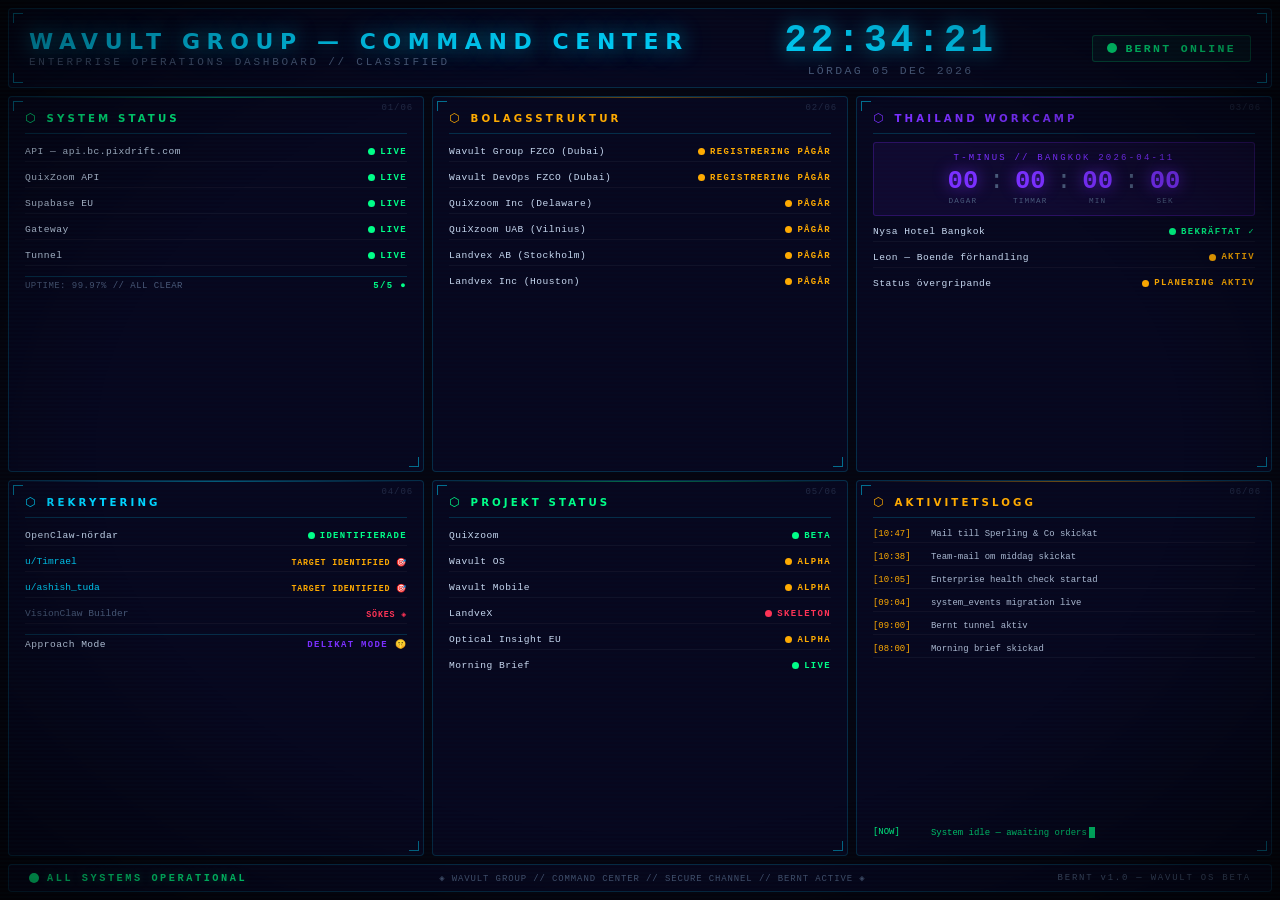
==== dashboard.html @ 2ba97b55 "feat: Wavult OS Command Center dashboard" ====
<!DOCTYPE html>
<html lang="sv">
<head>
<meta charset="UTF-8">
<meta name="viewport" content="width=device-width, initial-scale=1.0">
<title>WAVULT GROUP — COMMAND CENTER</title>
<style>
  :root {
    --bg: #050510;
    --bg2: #080820;
    --bg3: #0c0c28;
    --blue: #00d4ff;
    --green: #00ff88;
    --purple: #7b2fff;
    --amber: #ffaa00;
    --red: #ff3355;
    --text: #c8d8f0;
    --dim: #4a5a7a;
    --border: rgba(0, 212, 255, 0.18);
    --panel-bg: rgba(8, 8, 32, 0.92);
  }

  * {
    margin: 0;
    padding: 0;
    box-sizing: border-box;
  }

  html, body {
    width: 100%;
    height: 100%;
    overflow: hidden;
    background: var(--bg);
    color: var(--text);
    font-family: 'Segoe UI', system-ui, -apple-system, sans-serif;
  }

  /* Scanline overlay */
  body::before {
    content: '';
    position: fixed;
    top: 0; left: 0;
    width: 100%; height: 100%;
    background: repeating-linear-gradient(
      0deg,
      transparent,
      transparent 2px,
      rgba(0, 212, 255, 0.012) 2px,
      rgba(0, 212, 255, 0.012) 4px
    );
    pointer-events: none;
    z-index: 9999;
  }

  /* Vignette */
  body::after {
    content: '';
    position: fixed;
    top: 0; left: 0;
    width: 100%; height: 100%;
    background: radial-gradient(ellipse at center, transparent 60%, rgba(0,0,0,0.6) 100%);
    pointer-events: none;
    z-index: 9998;
  }

  @keyframes pulse {
    0%, 100% { opacity: 1; transform: scale(1); }
    50% { opacity: 0.4; transform: scale(0.85); }
  }

  @keyframes pulse-glow {
    0%, 100% { box-shadow: 0 0 6px currentColor, 0 0 12px currentColor; opacity: 1; }
    50% { box-shadow: 0 0 2px currentColor; opacity: 0.5; }
  }

  @keyframes blink {
    0%, 49% { opacity: 1; }
    50%, 100% { opacity: 0; }
  }

  @keyframes sweep {
    0% { background-position: -200% 0; }
    100% { background-position: 200% 0; }
  }

  @keyframes flicker {
    0%, 95%, 100% { opacity: 1; }
    96% { opacity: 0.7; }
    97% { opacity: 1; }
    98% { opacity: 0.5; }
    99% { opacity: 1; }
  }

  @keyframes slideIn {
    from { opacity: 0; transform: translateX(-8px); }
    to { opacity: 1; transform: translateX(0); }
  }

  @keyframes borderPulse {
    0%, 100% { border-color: rgba(0, 212, 255, 0.18); }
    50% { border-color: rgba(0, 212, 255, 0.45); }
  }

  /* ── LAYOUT ── */
  .wrapper {
    display: flex;
    flex-direction: column;
    height: 100vh;
    width: 100vw;
    padding: 8px;
    gap: 8px;
  }

  /* ── HEADER ── */
  .header {
    display: flex;
    align-items: center;
    justify-content: space-between;
    padding: 10px 20px;
    background: var(--panel-bg);
    border: 1px solid var(--border);
    border-radius: 4px;
    position: relative;
    overflow: hidden;
    flex-shrink: 0;
    animation: borderPulse 4s ease-in-out infinite;
  }

  .header::before {
    content: '';
    position: absolute;
    top: 0; left: -100%;
    width: 60%;
    height: 100%;
    background: linear-gradient(90deg, transparent, rgba(0,212,255,0.04), transparent);
    animation: sweep 6s linear infinite;
  }

  .header-left {
    display: flex;
    flex-direction: column;
  }

  .header-title {
    font-size: clamp(14px, 2vw, 22px);
    font-weight: 700;
    letter-spacing: 0.3em;
    color: var(--blue);
    text-shadow: 0 0 20px rgba(0,212,255,0.6), 0 0 40px rgba(0,212,255,0.3);
    text-transform: uppercase;
    animation: flicker 8s ease-in-out infinite;
  }

  .header-sub {
    font-size: clamp(9px, 0.9vw, 11px);
    letter-spacing: 0.25em;
    color: var(--dim);
    font-family: 'Courier New', monospace;
    margin-top: 2px;
  }

  .header-center {
    display: flex;
    flex-direction: column;
    align-items: center;
    gap: 2px;
  }

  .clock {
    font-family: 'Courier New', monospace;
    font-size: clamp(20px, 3vw, 38px);
    font-weight: 700;
    color: var(--blue);
    text-shadow: 0 0 20px rgba(0,212,255,0.7);
    letter-spacing: 0.1em;
  }

  .date-line {
    font-family: 'Courier New', monospace;
    font-size: clamp(9px, 0.9vw, 12px);
    color: var(--dim);
    letter-spacing: 0.2em;
    text-transform: uppercase;
  }

  .header-right {
    display: flex;
    align-items: center;
    gap: 10px;
  }

  .bernt-badge {
    display: flex;
    align-items: center;
    gap: 8px;
    background: rgba(0,255,136,0.06);
    border: 1px solid rgba(0,255,136,0.25);
    border-radius: 3px;
    padding: 6px 14px;
  }

  .bernt-badge .label {
    font-family: 'Courier New', monospace;
    font-size: clamp(9px, 0.9vw, 12px);
    letter-spacing: 0.2em;
    color: var(--green);
    font-weight: 700;
  }

  .dot {
    width: 10px;
    height: 10px;
    border-radius: 50%;
    background: var(--green);
    color: var(--green);
    animation: pulse-glow 2s ease-in-out infinite;
  }

  /* ── GRID ── */
  .grid {
    display: grid;
    grid-template-columns: repeat(3, 1fr);
    grid-template-rows: repeat(2, 1fr);
    gap: 8px;
    flex: 1;
    min-height: 0;
  }

  /* ── PANELS ── */
  .panel {
    background: var(--panel-bg);
    border: 1px solid var(--border);
    border-radius: 4px;
    padding: 14px 16px;
    display: flex;
    flex-direction: column;
    gap: 8px;
    position: relative;
    overflow: hidden;
    animation: borderPulse 6s ease-in-out infinite;
  }

  .panel::after {
    content: '';
    position: absolute;
    top: 0; left: 0;
    right: 0;
    height: 1px;
    background: linear-gradient(90deg, transparent, var(--blue), transparent);
    opacity: 0.4;
  }

  .panel-1::after { background: linear-gradient(90deg, transparent, var(--green), transparent); }
  .panel-2::after { background: linear-gradient(90deg, transparent, var(--amber), transparent); }
  .panel-3::after { background: linear-gradient(90deg, transparent, var(--purple), transparent); }
  .panel-4::after { background: linear-gradient(90deg, transparent, var(--blue), transparent); }
  .panel-5::after { background: linear-gradient(90deg, transparent, var(--green), transparent); }
  .panel-6::after { background: linear-gradient(90deg, transparent, var(--amber), transparent); }

  .panel-title {
    font-size: clamp(9px, 0.8vw, 11px);
    font-weight: 700;
    letter-spacing: 0.3em;
    text-transform: uppercase;
    padding-bottom: 8px;
    border-bottom: 1px solid var(--border);
    display: flex;
    align-items: center;
    gap: 8px;
    flex-shrink: 0;
  }

  .panel-1 .panel-title { color: var(--green); }
  .panel-2 .panel-title { color: var(--amber); }
  .panel-3 .panel-title { color: var(--purple); }
  .panel-4 .panel-title { color: var(--blue); }
  .panel-5 .panel-title { color: var(--green); }
  .panel-6 .panel-title { color: var(--amber); }

  .panel-title-icon {
    font-size: 12px;
    animation: pulse 3s ease-in-out infinite;
  }

  .panel-body {
    flex: 1;
    display: flex;
    flex-direction: column;
    gap: 6px;
    overflow: hidden;
  }

  /* ── STATUS ROWS ── */
  .status-row {
    display: flex;
    align-items: center;
    justify-content: space-between;
    padding: 4px 0;
    border-bottom: 1px solid rgba(255,255,255,0.04);
    animation: slideIn 0.3s ease;
  }

  .status-row:last-child {
    border-bottom: none;
  }

  .status-name {
    font-family: 'Courier New', monospace;
    font-size: clamp(9px, 0.75vw, 11px);
    color: var(--text);
    letter-spacing: 0.05em;
  }

  .status-badge {
    display: flex;
    align-items: center;
    gap: 5px;
    font-family: 'Courier New', monospace;
    font-size: clamp(8px, 0.7vw, 10px);
    font-weight: 700;
    letter-spacing: 0.15em;
  }

  .status-dot {
    width: 7px;
    height: 7px;
    border-radius: 50%;
    flex-shrink: 0;
  }

  .status-dot.green {
    background: var(--green);
    color: var(--green);
    animation: pulse-glow 2s ease-in-out infinite;
  }

  .status-dot.amber {
    background: var(--amber);
    color: var(--amber);
    animation: pulse-glow 2.5s ease-in-out infinite;
  }

  .status-dot.red {
    background: var(--red);
    color: var(--red);
    animation: pulse-glow 1.5s ease-in-out infinite;
  }

  .live-text { color: var(--green); }
  .pending-text { color: var(--amber); }
  .beta-text { color: var(--green); }
  .alpha-text { color: var(--amber); }
  .skeleton-text { color: var(--red); }

  /* ── PANEL 3: COUNTDOWN ── */
  .countdown-block {
    background: rgba(123, 47, 255, 0.08);
    border: 1px solid rgba(123, 47, 255, 0.25);
    border-radius: 3px;
    padding: 10px;
    text-align: center;
    flex-shrink: 0;
  }

  .countdown-label {
    font-family: 'Courier New', monospace;
    font-size: clamp(8px, 0.7vw, 10px);
    color: var(--purple);
    letter-spacing: 0.25em;
    margin-bottom: 6px;
    text-transform: uppercase;
  }

  .countdown-timer {
    display: flex;
    justify-content: center;
    gap: 8px;
  }

  .cd-unit {
    display: flex;
    flex-direction: column;
    align-items: center;
    min-width: 36px;
  }

  .cd-num {
    font-family: 'Courier New', monospace;
    font-size: clamp(16px, 2vw, 26px);
    font-weight: 700;
    color: var(--purple);
    text-shadow: 0 0 15px rgba(123,47,255,0.7);
    line-height: 1;
  }

  .cd-label {
    font-family: 'Courier New', monospace;
    font-size: clamp(7px, 0.6vw, 9px);
    color: var(--dim);
    letter-spacing: 0.15em;
    margin-top: 2px;
    text-transform: uppercase;
  }

  .cd-sep {
    font-family: 'Courier New', monospace;
    font-size: clamp(16px, 2vw, 26px);
    color: var(--dim);
    animation: blink 1s step-start infinite;
    align-self: flex-start;
    padding-top: 0;
    line-height: 1;
  }

  /* ── PANEL 4: RECRUITMENT ── */
  .recruit-item {
    display: flex;
    align-items: center;
    gap: 8px;
    padding: 4px 0;
    border-bottom: 1px solid rgba(255,255,255,0.04);
  }

  .recruit-item:last-child { border-bottom: none; }

  .recruit-handle {
    font-family: 'Courier New', monospace;
    font-size: clamp(9px, 0.75vw, 11px);
    color: var(--blue);
    flex: 1;
  }

  .recruit-status {
    font-family: 'Courier New', monospace;
    font-size: clamp(8px, 0.65vw, 9px);
    letter-spacing: 0.1em;
    color: var(--amber);
    font-weight: 700;
  }

  /* ── PANEL 6: LOG ── */
  .log-entry {
    display: flex;
    gap: 8px;
    padding: 3px 0;
    border-bottom: 1px solid rgba(255,255,255,0.04);
    animation: slideIn 0.4s ease;
  }

  .log-entry:last-child { border-bottom: none; }

  .log-time {
    font-family: 'Courier New', monospace;
    font-size: clamp(8px, 0.7vw, 10px);
    color: var(--amber);
    flex-shrink: 0;
    min-width: 50px;
  }

  .log-text {
    font-family: 'Courier New', monospace;
    font-size: clamp(8px, 0.7vw, 10px);
    color: var(--text);
    opacity: 0.85;
  }

  .log-cursor {
    display: inline-block;
    width: 6px;
    height: 11px;
    background: var(--green);
    animation: blink 1.2s step-start infinite;
    vertical-align: text-bottom;
    margin-left: 2px;
  }

  /* ── FOOTER ── */
  .footer {
    display: flex;
    align-items: center;
    justify-content: space-between;
    padding: 7px 20px;
    background: var(--panel-bg);
    border: 1px solid var(--border);
    border-radius: 4px;
    flex-shrink: 0;
  }

  .footer-status {
    display: flex;
    align-items: center;
    gap: 8px;
    font-family: 'Courier New', monospace;
    font-size: clamp(9px, 0.8vw, 11px);
    letter-spacing: 0.25em;
    color: var(--green);
    font-weight: 700;
    text-shadow: 0 0 10px rgba(0,255,136,0.4);
  }

  .footer-version {
    font-family: 'Courier New', monospace;
    font-size: clamp(8px, 0.7vw, 10px);
    color: var(--dim);
    letter-spacing: 0.2em;
  }

  .footer-ticker {
    font-family: 'Courier New', monospace;
    font-size: clamp(8px, 0.7vw, 10px);
    color: var(--dim);
    letter-spacing: 0.1em;
    overflow: hidden;
    max-width: 35vw;
    white-space: nowrap;
  }

  /* Corner decorations */
  .corner-tl, .corner-tr, .corner-bl, .corner-br {
    position: absolute;
    width: 10px;
    height: 10px;
    opacity: 0.5;
  }
  .corner-tl { top: 4px; left: 4px; border-top: 1px solid var(--blue); border-left: 1px solid var(--blue); }
  .corner-tr { top: 4px; right: 4px; border-top: 1px solid var(--blue); border-right: 1px solid var(--blue); }
  .corner-bl { bottom: 4px; left: 4px; border-bottom: 1px solid var(--blue); border-left: 1px solid var(--blue); }
  .corner-br { bottom: 4px; right: 4px; border-bottom: 1px solid var(--blue); border-right: 1px solid var(--blue); }

  /* Panel number badge */
  .panel-num {
    position: absolute;
    top: 6px;
    right: 10px;
    font-family: 'Courier New', monospace;
    font-size: 9px;
    color: var(--dim);
    opacity: 0.4;
    letter-spacing: 0.1em;
  }

  /* Responsive tweak */
  @media (max-width: 900px) {
    .grid {
      grid-template-columns: repeat(2, 1fr);
      grid-template-rows: repeat(3, 1fr);
    }
  }
</style>
</head>
<body>

<div class="wrapper">

  <!-- HEADER -->
  <header class="header">
    <div class="corner-tl"></div>
    <div class="corner-tr"></div>
    <div class="corner-bl"></div>
    <div class="corner-br"></div>

    <div class="header-left">
      <div class="header-title">WAVULT GROUP — COMMAND CENTER</div>
      <div class="header-sub">ENTERPRISE OPERATIONS DASHBOARD // CLASSIFIED</div>
    </div>

    <div class="header-center">
      <div class="clock" id="clock">--:--:--</div>
      <div class="date-line" id="dateline">LOADING...</div>
    </div>

    <div class="header-right">
      <div class="bernt-badge">
        <div class="dot"></div>
        <div class="label">BERNT ONLINE</div>
      </div>
    </div>
  </header>

  <!-- MAIN GRID -->
  <main class="grid">

    <!-- PANEL 1: SYSTEM STATUS -->
    <div class="panel panel-1">
      <div class="corner-tl"></div>
      <div class="corner-br"></div>
      <div class="panel-num">01/06</div>
      <div class="panel-title">
        <span class="panel-title-icon">⬡</span>
        SYSTEM STATUS
      </div>
      <div class="panel-body">
        <div class="status-row">
          <span class="status-name">API — api.bc.pixdrift.com</span>
          <span class="status-badge"><span class="status-dot green"></span><span class="live-text">LIVE</span></span>
        </div>
        <div class="status-row">
          <span class="status-name">QuixZoom API</span>
          <span class="status-badge"><span class="status-dot green"></span><span class="live-text">LIVE</span></span>
        </div>
        <div class="status-row">
          <span class="status-name">Supabase EU</span>
          <span class="status-badge"><span class="status-dot green"></span><span class="live-text">LIVE</span></span>
        </div>
        <div class="status-row">
          <span class="status-name">Gateway</span>
          <span class="status-badge"><span class="status-dot green"></span><span class="live-text">LIVE</span></span>
        </div>
        <div class="status-row">
          <span class="status-name">Tunnel</span>
          <span class="status-badge"><span class="status-dot green"></span><span class="live-text">LIVE</span></span>
        </div>
        <div class="status-row" style="margin-top:4px; border-top: 1px solid var(--border);">
          <span class="status-name" style="color:var(--dim); font-size:9px;">UPTIME: 99.97% // ALL CLEAR</span>
          <span class="status-badge" style="color:var(--green); font-size:9px;">5/5 ●</span>
        </div>
      </div>
    </div>

    <!-- PANEL 2: BOLAGSSTRUKTUR -->
    <div class="panel panel-2">
      <div class="corner-tl"></div>
      <div class="corner-br"></div>
      <div class="panel-num">02/06</div>
      <div class="panel-title">
        <span class="panel-title-icon">⬡</span>
        BOLAGSSTRUKTUR
      </div>
      <div class="panel-body">
        <div class="status-row">
          <span class="status-name">Wavult Group FZCO (Dubai)</span>
          <span class="status-badge"><span class="status-dot amber"></span><span class="pending-text">REGISTRERING PÅGÅR</span></span>
        </div>
        <div class="status-row">
          <span class="status-name">Wavult DevOps FZCO (Dubai)</span>
          <span class="status-badge"><span class="status-dot amber"></span><span class="pending-text">REGISTRERING PÅGÅR</span></span>
        </div>
        <div class="status-row">
          <span class="status-name">QuiXzoom Inc (Delaware)</span>
          <span class="status-badge"><span class="status-dot amber"></span><span class="pending-text">PÅGÅR</span></span>
        </div>
        <div class="status-row">
          <span class="status-name">QuiXzoom UAB (Vilnius)</span>
          <span class="status-badge"><span class="status-dot amber"></span><span class="pending-text">PÅGÅR</span></span>
        </div>
        <div class="status-row">
          <span class="status-name">Landvex AB (Stockholm)</span>
          <span class="status-badge"><span class="status-dot amber"></span><span class="pending-text">PÅGÅR</span></span>
        </div>
        <div class="status-row">
          <span class="status-name">Landvex Inc (Houston)</span>
          <span class="status-badge"><span class="status-dot amber"></span><span class="pending-text">PÅGÅR</span></span>
        </div>
      </div>
    </div>

    <!-- PANEL 3: THAILAND WORKCAMP -->
    <div class="panel panel-3">
      <div class="corner-tl"></div>
      <div class="corner-br"></div>
      <div class="panel-num">03/06</div>
      <div class="panel-title">
        <span class="panel-title-icon">⬡</span>
        THAILAND WORKCAMP
      </div>
      <div class="panel-body">
        <div class="countdown-block">
          <div class="countdown-label">T-MINUS // BANGKOK 2026-04-11</div>
          <div class="countdown-timer">
            <div class="cd-unit">
              <div class="cd-num" id="cd-days">--</div>
              <div class="cd-label">DAGAR</div>
            </div>
            <div class="cd-sep">:</div>
            <div class="cd-unit">
              <div class="cd-num" id="cd-hours">--</div>
              <div class="cd-label">TIMMAR</div>
            </div>
            <div class="cd-sep">:</div>
            <div class="cd-unit">
              <div class="cd-num" id="cd-mins">--</div>
              <div class="cd-label">MIN</div>
            </div>
            <div class="cd-sep">:</div>
            <div class="cd-unit">
              <div class="cd-num" id="cd-secs">--</div>
              <div class="cd-label">SEK</div>
            </div>
          </div>
        </div>
        <div class="status-row">
          <span class="status-name">Nysa Hotel Bangkok</span>
          <span class="status-badge"><span class="status-dot green"></span><span class="live-text">BEKRÄFTAT ✓</span></span>
        </div>
        <div class="status-row">
          <span class="status-name">Leon — Boende förhandling</span>
          <span class="status-badge"><span class="status-dot amber"></span><span class="pending-text">AKTIV</span></span>
        </div>
        <div class="status-row">
          <span class="status-name">Status övergripande</span>
          <span class="status-badge"><span class="status-dot amber"></span><span class="pending-text">PLANERING AKTIV</span></span>
        </div>
      </div>
    </div>

    <!-- PANEL 4: REKRYTERING -->
    <div class="panel panel-4">
      <div class="corner-tl"></div>
      <div class="corner-br"></div>
      <div class="panel-num">04/06</div>
      <div class="panel-title">
        <span class="panel-title-icon">⬡</span>
        REKRYTERING
      </div>
      <div class="panel-body">
        <div class="status-row">
          <span class="status-name">OpenClaw-nördar</span>
          <span class="status-badge"><span class="status-dot green"></span><span class="live-text">IDENTIFIERADE</span></span>
        </div>
        <div class="recruit-item">
          <span class="recruit-handle">u/Timrael</span>
          <span class="recruit-status">TARGET IDENTIFIED 🎯</span>
        </div>
        <div class="recruit-item">
          <span class="recruit-handle">u/ashish_tuda</span>
          <span class="recruit-status">TARGET IDENTIFIED 🎯</span>
        </div>
        <div class="recruit-item">
          <span class="recruit-handle" style="color:var(--dim);">VisionClaw Builder</span>
          <span class="recruit-status" style="color:var(--red);">SÖKES ◈</span>
        </div>
        <div class="status-row" style="margin-top:4px; border-top: 1px solid var(--border);">
          <span class="status-name">Approach Mode</span>
          <span class="status-badge" style="color:var(--purple);">DELIKAT MODE 🤫</span>
        </div>
      </div>
    </div>

    <!-- PANEL 5: PROJEKT STATUS -->
    <div class="panel panel-5">
      <div class="corner-tl"></div>
      <div class="corner-br"></div>
      <div class="panel-num">05/06</div>
      <div class="panel-title">
        <span class="panel-title-icon">⬡</span>
        PROJEKT STATUS
      </div>
      <div class="panel-body">
        <div class="status-row">
          <span class="status-name">QuiXzoom</span>
          <span class="status-badge"><span class="status-dot green"></span><span class="beta-text">BETA</span></span>
        </div>
        <div class="status-row">
          <span class="status-name">Wavult OS</span>
          <span class="status-badge"><span class="status-dot amber"></span><span class="alpha-text">ALPHA</span></span>
        </div>
        <div class="status-row">
          <span class="status-name">Wavult Mobile</span>
          <span class="status-badge"><span class="status-dot amber"></span><span class="alpha-text">ALPHA</span></span>
        </div>
        <div class="status-row">
          <span class="status-name">LandveX</span>
          <span class="status-badge"><span class="status-dot red"></span><span class="skeleton-text">SKELETON</span></span>
        </div>
        <div class="status-row">
          <span class="status-name">Optical Insight EU</span>
          <span class="status-badge"><span class="status-dot amber"></span><span class="alpha-text">ALPHA</span></span>
        </div>
        <div class="status-row">
          <span class="status-name">Morning Brief</span>
          <span class="status-badge"><span class="status-dot green"></span><span class="live-text">LIVE</span></span>
        </div>
      </div>
    </div>

    <!-- PANEL 6: AKTIVITETSLOGG -->
    <div class="panel panel-6">
      <div class="corner-tl"></div>
      <div class="corner-br"></div>
      <div class="panel-num">06/06</div>
      <div class="panel-title">
        <span class="panel-title-icon">⬡</span>
        AKTIVITETSLOGG
      </div>
      <div class="panel-body">
        <div class="log-entry">
          <span class="log-time">[10:47]</span>
          <span class="log-text">Mail till Sperling &amp; Co skickat</span>
        </div>
        <div class="log-entry">
          <span class="log-time">[10:38]</span>
          <span class="log-text">Team-mail om middag skickat</span>
        </div>
        <div class="log-entry">
          <span class="log-time">[10:05]</span>
          <span class="log-text">Enterprise health check startad</span>
        </div>
        <div class="log-entry">
          <span class="log-time">[09:04]</span>
          <span class="log-text">system_events migration live</span>
        </div>
        <div class="log-entry">
          <span class="log-time">[09:00]</span>
          <span class="log-text">Bernt tunnel aktiv</span>
        </div>
        <div class="log-entry">
          <span class="log-time">[08:00]</span>
          <span class="log-text">Morning brief skickad</span>
        </div>
        <div class="log-entry" style="margin-top:auto;">
          <span class="log-time" style="color:var(--green);">[NOW]</span>
          <span class="log-text" style="color:var(--green);">System idle — awaiting orders<span class="log-cursor"></span></span>
        </div>
      </div>
    </div>

  </main>

  <!-- FOOTER -->
  <footer class="footer">
    <div class="footer-status">
      <div class="dot" style="background:var(--green); color:var(--green);"></div>
      ALL SYSTEMS OPERATIONAL
    </div>
    <div class="footer-ticker" id="ticker">
      ◈ WAVULT GROUP // COMMAND CENTER // SECURE CHANNEL // BERNT ACTIVE ◈
    </div>
    <div class="footer-version">BERNT v1.0 — WAVULT OS BETA</div>
  </footer>

</div>

<script>
  // ── CLOCK ──
  function padZ(n) { return String(n).padStart(2, '0'); }

  const DAYS_SV = ['SÖNDAG','MÅNDAG','TISDAG','ONSDAG','TORSDAG','FREDAG','LÖRDAG'];
  const MONTHS_SV = ['JAN','FEB','MAR','APR','MAJ','JUN','JUL','AUG','SEP','OKT','NOV','DEC'];

  function updateClock() {
    const now = new Date();
    const timeStr = padZ(now.getHours()) + ':' + padZ(now.getMinutes()) + ':' + padZ(now.getSeconds());
    document.getElementById('clock').textContent = timeStr;

    const day = DAYS_SV[now.getDay()];
    const date = padZ(now.getDate());
    const month = MONTHS_SV[now.getMonth()];
    const year = now.getFullYear();
    document.getElementById('dateline').textContent = day + ' ' + date + ' ' + month + ' ' + year;
  }

  updateClock();
  setInterval(updateClock, 1000);

  // ── COUNTDOWN to 2026-04-11 00:00:00 Stockholm (UTC+2 in April) ──
  function updateCountdown() {
    // Stockholm is UTC+2 on 2026-04-11 (CEST)
    const target = new Date('2026-04-11T00:00:00+02:00');
    const now = new Date();
    let diff = target - now;

    if (diff < 0) {
      document.getElementById('cd-days').textContent = '00';
      document.getElementById('cd-hours').textContent = '00';
      document.getElementById('cd-mins').textContent = '00';
      document.getElementById('cd-secs').textContent = '00';
      return;
    }

    const secs  = Math.floor(diff / 1000) % 60;
    const mins  = Math.floor(diff / 60000) % 60;
    const hours = Math.floor(diff / 3600000) % 24;
    const days  = Math.floor(diff / 86400000);

    document.getElementById('cd-days').textContent  = String(days).padStart(3, '0');
    document.getElementById('cd-hours').textContent = padZ(hours);
    document.getElementById('cd-mins').textContent  = padZ(mins);
    document.getElementById('cd-secs').textContent  = padZ(secs);
  }

  updateCountdown();
  setInterval(updateCountdown, 1000);

  // ── TICKER SCROLL ──
  const tickerEl = document.getElementById('ticker');
  const tickerTexts = [
    '◈ WAVULT GROUP // COMMAND CENTER // SECURE CHANNEL // BERNT ACTIVE ◈',
    '◈ THAILAND WORKCAMP COUNTDOWN: T-MINUS LOADING // BANGKOK 2026 ◈',
    '◈ 6 ENTITIES IN REGISTRATION PHASE // GLOBAL EXPANSION INITIATED ◈',
    '◈ QUIXZOOM BETA LIVE // OPTICAL INSIGHT ALPHA STAGE // WAVULT OS BUILDING ◈',
    '◈ ALL APIS NOMINAL // GATEWAY SECURED // TUNNEL STABLE ◈',
  ];
  let tickerIdx = 0;
  setInterval(() => {
    tickerIdx = (tickerIdx + 1) % tickerTexts.length;
    tickerEl.style.opacity = '0';
    setTimeout(() => {
      tickerEl.textContent = tickerTexts[tickerIdx];
      tickerEl.style.opacity = '1';
    }, 400);
  }, 5000);
  tickerEl.style.transition = 'opacity 0.4s ease';
</script>

</body>
</html>
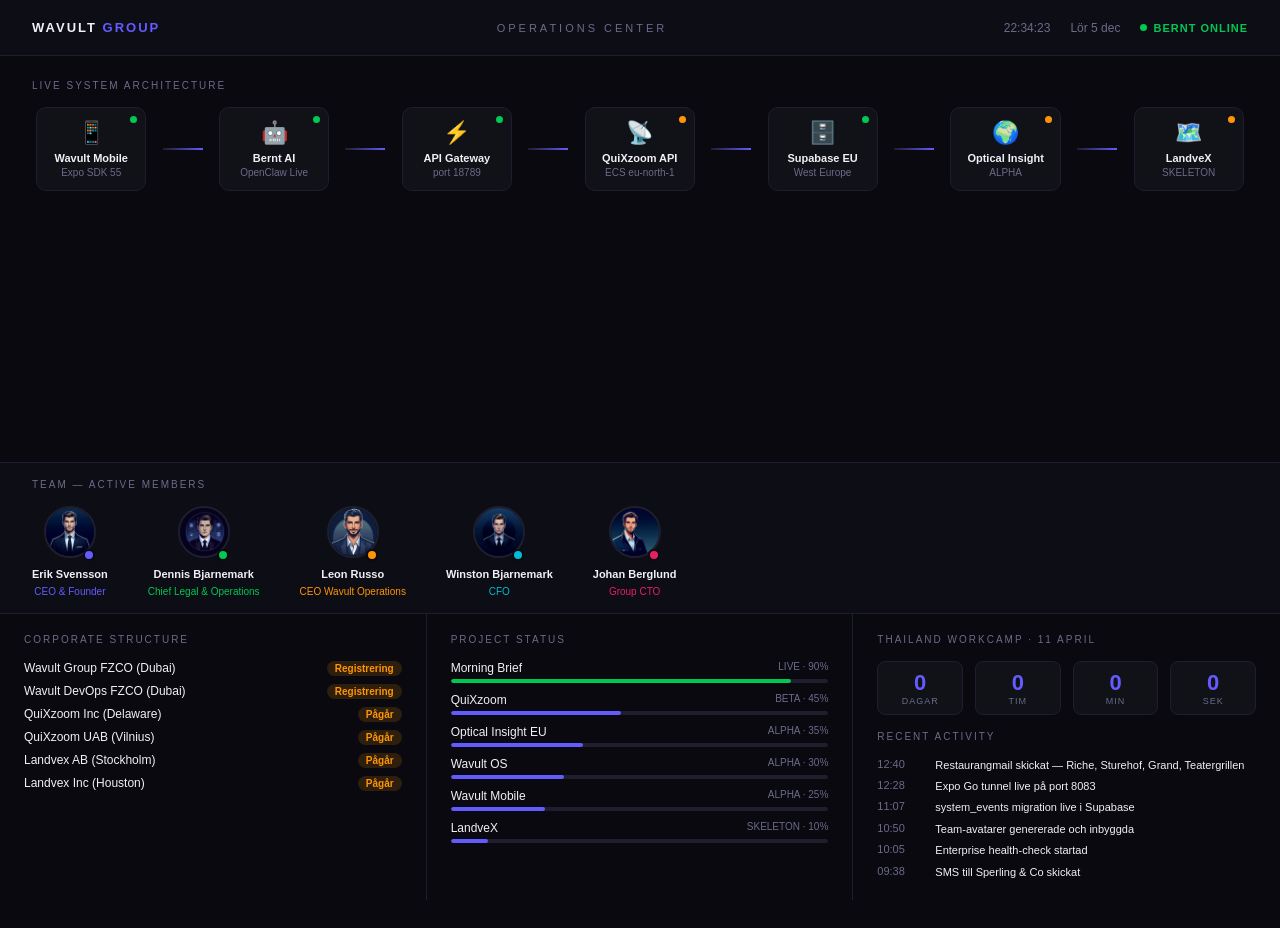
==== commit 2e6b5edd: "feat: enterprise dashboard v2 — clean, avatars, system map" ====
--- a/dashboard.html
+++ b/dashboard.html
@@ -3,904 +3,549 @@
 <head>
 <meta charset="UTF-8">
 <meta name="viewport" content="width=device-width, initial-scale=1.0">
-<title>WAVULT GROUP — COMMAND CENTER</title>
+<title>Wavult Group — Operations Center</title>
 <style>
+  *, *::before, *::after { box-sizing: border-box; margin: 0; padding: 0; }
+  
   :root {
-    --bg: #050510;
-    --bg2: #080820;
-    --bg3: #0c0c28;
-    --blue: #00d4ff;
-    --green: #00ff88;
-    --purple: #7b2fff;
-    --amber: #ffaa00;
-    --red: #ff3355;
-    --text: #c8d8f0;
-    --dim: #4a5a7a;
-    --border: rgba(0, 212, 255, 0.18);
-    --panel-bg: rgba(8, 8, 32, 0.92);
-  }
-
-  * {
-    margin: 0;
-    padding: 0;
-    box-sizing: border-box;
+    --bg: #09090f;
+    --panel: #111118;
+    --border: #1e1e2e;
+    --text: #f0f0f5;
+    --muted: #6b6b8a;
+    --accent: #635bff;
+    --green: #00c853;
+    --red: #ff3b30;
+    --amber: #ff9500;
+    --cyan: #00bcd4;
   }
 
   html, body {
-    width: 100%;
-    height: 100%;
-    overflow: hidden;
+    width: 100%; height: 100%;
     background: var(--bg);
     color: var(--text);
-    font-family: 'Segoe UI', system-ui, -apple-system, sans-serif;
-  }
-
-  /* Scanline overlay */
-  body::before {
-    content: '';
-    position: fixed;
-    top: 0; left: 0;
-    width: 100%; height: 100%;
-    background: repeating-linear-gradient(
-      0deg,
-      transparent,
-      transparent 2px,
-      rgba(0, 212, 255, 0.012) 2px,
-      rgba(0, 212, 255, 0.012) 4px
-    );
-    pointer-events: none;
-    z-index: 9999;
-  }
-
-  /* Vignette */
-  body::after {
-    content: '';
-    position: fixed;
-    top: 0; left: 0;
-    width: 100%; height: 100%;
-    background: radial-gradient(ellipse at center, transparent 60%, rgba(0,0,0,0.6) 100%);
-    pointer-events: none;
-    z-index: 9998;
-  }
-
-  @keyframes pulse {
-    0%, 100% { opacity: 1; transform: scale(1); }
-    50% { opacity: 0.4; transform: scale(0.85); }
-  }
-
-  @keyframes pulse-glow {
-    0%, 100% { box-shadow: 0 0 6px currentColor, 0 0 12px currentColor; opacity: 1; }
-    50% { box-shadow: 0 0 2px currentColor; opacity: 0.5; }
-  }
-
-  @keyframes blink {
-    0%, 49% { opacity: 1; }
-    50%, 100% { opacity: 0; }
-  }
-
-  @keyframes sweep {
-    0% { background-position: -200% 0; }
-    100% { background-position: 200% 0; }
-  }
-
-  @keyframes flicker {
-    0%, 95%, 100% { opacity: 1; }
-    96% { opacity: 0.7; }
-    97% { opacity: 1; }
-    98% { opacity: 0.5; }
-    99% { opacity: 1; }
-  }
-
-  @keyframes slideIn {
-    from { opacity: 0; transform: translateX(-8px); }
-    to { opacity: 1; transform: translateX(0); }
-  }
-
-  @keyframes borderPulse {
-    0%, 100% { border-color: rgba(0, 212, 255, 0.18); }
-    50% { border-color: rgba(0, 212, 255, 0.45); }
-  }
-
-  /* ── LAYOUT ── */
-  .wrapper {
-    display: flex;
-    flex-direction: column;
-    height: 100vh;
-    width: 100vw;
-    padding: 8px;
-    gap: 8px;
-  }
-
-  /* ── HEADER ── */
+    font-family: -apple-system, BlinkMacSystemFont, 'Segoe UI', Inter, sans-serif;
+    overflow: hidden;
+  }
+
+  /* HEADER */
   .header {
     display: flex;
     align-items: center;
     justify-content: space-between;
-    padding: 10px 20px;
-    background: var(--panel-bg);
-    border: 1px solid var(--border);
-    border-radius: 4px;
-    position: relative;
-    overflow: hidden;
-    flex-shrink: 0;
-    animation: borderPulse 4s ease-in-out infinite;
-  }
-
-  .header::before {
-    content: '';
-    position: absolute;
-    top: 0; left: -100%;
-    width: 60%;
-    height: 100%;
-    background: linear-gradient(90deg, transparent, rgba(0,212,255,0.04), transparent);
-    animation: sweep 6s linear infinite;
-  }
-
-  .header-left {
-    display: flex;
-    flex-direction: column;
-  }
-
-  .header-title {
-    font-size: clamp(14px, 2vw, 22px);
+    padding: 0 32px;
+    height: 56px;
+    border-bottom: 1px solid var(--border);
+    background: #0d0d15;
+  }
+  .header-logo {
+    font-size: 13px;
     font-weight: 700;
-    letter-spacing: 0.3em;
-    color: var(--blue);
-    text-shadow: 0 0 20px rgba(0,212,255,0.6), 0 0 40px rgba(0,212,255,0.3);
+    letter-spacing: 2px;
     text-transform: uppercase;
-    animation: flicker 8s ease-in-out infinite;
-  }
-
-  .header-sub {
-    font-size: clamp(9px, 0.9vw, 11px);
-    letter-spacing: 0.25em;
-    color: var(--dim);
-    font-family: 'Courier New', monospace;
-    margin-top: 2px;
-  }
-
+    color: var(--text);
+  }
+  .header-logo span { color: var(--accent); }
   .header-center {
-    display: flex;
-    flex-direction: column;
-    align-items: center;
-    gap: 2px;
-  }
-
-  .clock {
-    font-family: 'Courier New', monospace;
-    font-size: clamp(20px, 3vw, 38px);
-    font-weight: 700;
-    color: var(--blue);
-    text-shadow: 0 0 20px rgba(0,212,255,0.7);
-    letter-spacing: 0.1em;
-  }
-
-  .date-line {
-    font-family: 'Courier New', monospace;
-    font-size: clamp(9px, 0.9vw, 12px);
-    color: var(--dim);
-    letter-spacing: 0.2em;
+    font-size: 11px;
+    letter-spacing: 3px;
     text-transform: uppercase;
-  }
-
+    color: var(--muted);
+  }
   .header-right {
     display: flex;
     align-items: center;
-    gap: 10px;
-  }
-
-  .bernt-badge {
-    display: flex;
-    align-items: center;
-    gap: 8px;
-    background: rgba(0,255,136,0.06);
-    border: 1px solid rgba(0,255,136,0.25);
-    border-radius: 3px;
-    padding: 6px 14px;
-  }
-
-  .bernt-badge .label {
-    font-family: 'Courier New', monospace;
-    font-size: clamp(9px, 0.9vw, 12px);
-    letter-spacing: 0.2em;
+    gap: 20px;
+    font-size: 12px;
+    color: var(--muted);
+  }
+  .status-badge {
+    display: flex;
+    align-items: center;
+    gap: 6px;
+    font-size: 11px;
+    font-weight: 600;
     color: var(--green);
-    font-weight: 700;
-  }
-
-  .dot {
-    width: 10px;
-    height: 10px;
+    letter-spacing: 1px;
+  }
+  .status-dot {
+    width: 7px; height: 7px;
     border-radius: 50%;
     background: var(--green);
+    animation: pulse-green 2s infinite;
+  }
+  @keyframes pulse-green {
+    0%, 100% { box-shadow: 0 0 0 0 rgba(0,200,83,0.4); }
+    50% { box-shadow: 0 0 0 6px rgba(0,200,83,0); }
+  }
+
+  /* MAIN GRID */
+  .main {
+    display: grid;
+    grid-template-rows: 1fr auto auto;
+    height: calc(100vh - 56px);
+    gap: 0;
+  }
+
+  /* SYSTEM MAP */
+  .system-map {
+    padding: 24px 32px;
+    border-bottom: 1px solid var(--border);
+    overflow: hidden;
+  }
+  .section-label {
+    font-size: 10px;
+    letter-spacing: 2px;
+    text-transform: uppercase;
+    color: var(--muted);
+    margin-bottom: 16px;
+  }
+  .system-nodes {
+    display: flex;
+    align-items: center;
+    justify-content: space-around;
+    gap: 8px;
+    flex-wrap: nowrap;
+  }
+  .node {
+    background: var(--panel);
+    border: 1px solid var(--border);
+    border-radius: 10px;
+    padding: 12px 16px;
+    text-align: center;
+    min-width: 110px;
+    position: relative;
+    transition: border-color 0.2s;
+  }
+  .node:hover { border-color: var(--accent); }
+  .node-icon { font-size: 22px; margin-bottom: 6px; }
+  .node-name { font-size: 11px; font-weight: 600; color: var(--text); margin-bottom: 3px; }
+  .node-info { font-size: 10px; color: var(--muted); }
+  .node-status {
+    position: absolute;
+    top: 8px; right: 8px;
+    width: 7px; height: 7px;
+    border-radius: 50%;
+  }
+  .node-status.green { background: var(--green); animation: pulse-green 2s infinite; }
+  .node-status.amber { background: var(--amber); animation: pulse-amber 2s infinite; }
+  @keyframes pulse-amber {
+    0%, 100% { box-shadow: 0 0 0 0 rgba(255,149,0,0.4); }
+    50% { box-shadow: 0 0 0 6px rgba(255,149,0,0); }
+  }
+
+  .connector {
+    flex: 1;
+    height: 2px;
+    background: linear-gradient(90deg, var(--border), var(--accent), var(--border));
+    background-size: 200% 100%;
+    animation: flow 2s linear infinite;
+    min-width: 20px;
+    max-width: 40px;
+  }
+  @keyframes flow {
+    0% { background-position: 200% 0; }
+    100% { background-position: 0% 0; }
+  }
+
+  /* TEAM AVATARS */
+  .team-section {
+    padding: 16px 32px;
+    border-bottom: 1px solid var(--border);
+    background: #0d0d15;
+  }
+  .team-row {
+    display: flex;
+    align-items: center;
+    gap: 40px;
+  }
+  .avatar-card {
+    display: flex;
+    flex-direction: column;
+    align-items: center;
+    gap: 6px;
+  }
+  .avatar-wrap {
+    position: relative;
+    animation: breathe 4s ease-in-out infinite;
+  }
+  @keyframes breathe {
+    0%, 100% { transform: scale(1); }
+    50% { transform: scale(1.04); }
+  }
+  .avatar-img {
+    width: 52px; height: 52px;
+    border-radius: 50%;
+    object-fit: cover;
+    border: 2px solid var(--border);
+  }
+  .avatar-status {
+    position: absolute;
+    bottom: 1px; right: 1px;
+    width: 12px; height: 12px;
+    border-radius: 50%;
+    border: 2px solid var(--bg);
+    animation: pulse-green 2s infinite;
+  }
+  .avatar-name {
+    font-size: 11px;
+    font-weight: 600;
+    color: var(--text);
+    white-space: nowrap;
+  }
+  .avatar-title {
+    font-size: 10px;
+    white-space: nowrap;
+  }
+
+  /* INFO PANELS */
+  .info-panels {
+    display: grid;
+    grid-template-columns: 1fr 1fr 1fr;
+    gap: 0;
+    flex: 1;
+    overflow: hidden;
+  }
+  .panel {
+    padding: 20px 24px;
+    border-right: 1px solid var(--border);
+    overflow: hidden;
+  }
+  .panel:last-child { border-right: none; }
+
+  /* Company list */
+  .entity-list { list-style: none; display: flex; flex-direction: column; gap: 8px; }
+  .entity-item {
+    display: flex;
+    align-items: center;
+    justify-content: space-between;
+    font-size: 12px;
+  }
+  .entity-name { color: var(--text); }
+  .entity-badge {
+    font-size: 10px;
+    padding: 2px 8px;
+    border-radius: 20px;
+    font-weight: 600;
+  }
+  .badge-pending { background: rgba(255,149,0,0.15); color: var(--amber); }
+  .badge-live { background: rgba(0,200,83,0.15); color: var(--green); }
+
+  /* Progress bars */
+  .project-list { display: flex; flex-direction: column; gap: 10px; }
+  .project-item { display: flex; flex-direction: column; gap: 4px; }
+  .project-header { display: flex; justify-content: space-between; font-size: 12px; }
+  .project-name { color: var(--text); }
+  .project-status { color: var(--muted); font-size: 10px; }
+  .progress-bar {
+    width: 100%; height: 4px;
+    background: var(--border);
+    border-radius: 2px;
+    overflow: hidden;
+  }
+  .progress-fill {
+    height: 100%;
+    border-radius: 2px;
+    background: var(--accent);
+    transition: width 1s ease;
+  }
+  .progress-fill.green { background: var(--green); }
+
+  /* Countdown + Log */
+  .countdown {
+    display: flex;
+    gap: 12px;
+    margin-bottom: 16px;
+  }
+  .countdown-unit {
+    text-align: center;
+    background: var(--panel);
+    border: 1px solid var(--border);
+    border-radius: 8px;
+    padding: 8px 12px;
+    flex: 1;
+  }
+  .countdown-num {
+    font-size: 22px;
+    font-weight: 700;
+    color: var(--accent);
+    font-variant-numeric: tabular-nums;
+  }
+  .countdown-label {
+    font-size: 9px;
+    text-transform: uppercase;
+    letter-spacing: 1px;
+    color: var(--muted);
+  }
+  .activity-list { display: flex; flex-direction: column; gap: 6px; }
+  .activity-item {
+    display: flex;
+    gap: 10px;
+    font-size: 11px;
+    align-items: flex-start;
+  }
+  .activity-time { color: var(--muted); white-space: nowrap; min-width: 48px; }
+  .activity-text { color: var(--text); line-height: 1.4; }
+
+  /* FOOTER */
+  .footer {
+    display: flex;
+    align-items: center;
+    justify-content: space-between;
+    padding: 8px 32px;
+    border-top: 1px solid var(--border);
+    background: #0d0d15;
+    font-size: 10px;
+    color: var(--muted);
+    letter-spacing: 1px;
+    text-transform: uppercase;
+  }
+  .footer-status {
+    display: flex;
+    align-items: center;
+    gap: 6px;
     color: var(--green);
-    animation: pulse-glow 2s ease-in-out infinite;
-  }
-
-  /* ── GRID ── */
-  .grid {
-    display: grid;
-    grid-template-columns: repeat(3, 1fr);
-    grid-template-rows: repeat(2, 1fr);
-    gap: 8px;
-    flex: 1;
-    min-height: 0;
-  }
-
-  /* ── PANELS ── */
-  .panel {
-    background: var(--panel-bg);
-    border: 1px solid var(--border);
-    border-radius: 4px;
-    padding: 14px 16px;
-    display: flex;
-    flex-direction: column;
-    gap: 8px;
-    position: relative;
-    overflow: hidden;
-    animation: borderPulse 6s ease-in-out infinite;
-  }
-
-  .panel::after {
-    content: '';
-    position: absolute;
-    top: 0; left: 0;
-    right: 0;
-    height: 1px;
-    background: linear-gradient(90deg, transparent, var(--blue), transparent);
-    opacity: 0.4;
-  }
-
-  .panel-1::after { background: linear-gradient(90deg, transparent, var(--green), transparent); }
-  .panel-2::after { background: linear-gradient(90deg, transparent, var(--amber), transparent); }
-  .panel-3::after { background: linear-gradient(90deg, transparent, var(--purple), transparent); }
-  .panel-4::after { background: linear-gradient(90deg, transparent, var(--blue), transparent); }
-  .panel-5::after { background: linear-gradient(90deg, transparent, var(--green), transparent); }
-  .panel-6::after { background: linear-gradient(90deg, transparent, var(--amber), transparent); }
-
-  .panel-title {
-    font-size: clamp(9px, 0.8vw, 11px);
-    font-weight: 700;
-    letter-spacing: 0.3em;
-    text-transform: uppercase;
-    padding-bottom: 8px;
-    border-bottom: 1px solid var(--border);
-    display: flex;
-    align-items: center;
-    gap: 8px;
-    flex-shrink: 0;
-  }
-
-  .panel-1 .panel-title { color: var(--green); }
-  .panel-2 .panel-title { color: var(--amber); }
-  .panel-3 .panel-title { color: var(--purple); }
-  .panel-4 .panel-title { color: var(--blue); }
-  .panel-5 .panel-title { color: var(--green); }
-  .panel-6 .panel-title { color: var(--amber); }
-
-  .panel-title-icon {
-    font-size: 12px;
-    animation: pulse 3s ease-in-out infinite;
-  }
-
-  .panel-body {
-    flex: 1;
-    display: flex;
-    flex-direction: column;
-    gap: 6px;
-    overflow: hidden;
-  }
-
-  /* ── STATUS ROWS ── */
-  .status-row {
-    display: flex;
-    align-items: center;
-    justify-content: space-between;
-    padding: 4px 0;
-    border-bottom: 1px solid rgba(255,255,255,0.04);
-    animation: slideIn 0.3s ease;
-  }
-
-  .status-row:last-child {
-    border-bottom: none;
-  }
-
-  .status-name {
-    font-family: 'Courier New', monospace;
-    font-size: clamp(9px, 0.75vw, 11px);
-    color: var(--text);
-    letter-spacing: 0.05em;
-  }
-
-  .status-badge {
-    display: flex;
-    align-items: center;
-    gap: 5px;
-    font-family: 'Courier New', monospace;
-    font-size: clamp(8px, 0.7vw, 10px);
-    font-weight: 700;
-    letter-spacing: 0.15em;
-  }
-
-  .status-dot {
-    width: 7px;
-    height: 7px;
-    border-radius: 50%;
-    flex-shrink: 0;
-  }
-
-  .status-dot.green {
-    background: var(--green);
-    color: var(--green);
-    animation: pulse-glow 2s ease-in-out infinite;
-  }
-
-  .status-dot.amber {
-    background: var(--amber);
-    color: var(--amber);
-    animation: pulse-glow 2.5s ease-in-out infinite;
-  }
-
-  .status-dot.red {
-    background: var(--red);
-    color: var(--red);
-    animation: pulse-glow 1.5s ease-in-out infinite;
-  }
-
-  .live-text { color: var(--green); }
-  .pending-text { color: var(--amber); }
-  .beta-text { color: var(--green); }
-  .alpha-text { color: var(--amber); }
-  .skeleton-text { color: var(--red); }
-
-  /* ── PANEL 3: COUNTDOWN ── */
-  .countdown-block {
-    background: rgba(123, 47, 255, 0.08);
-    border: 1px solid rgba(123, 47, 255, 0.25);
-    border-radius: 3px;
-    padding: 10px;
-    text-align: center;
-    flex-shrink: 0;
-  }
-
-  .countdown-label {
-    font-family: 'Courier New', monospace;
-    font-size: clamp(8px, 0.7vw, 10px);
-    color: var(--purple);
-    letter-spacing: 0.25em;
-    margin-bottom: 6px;
-    text-transform: uppercase;
-  }
-
-  .countdown-timer {
-    display: flex;
-    justify-content: center;
-    gap: 8px;
-  }
-
-  .cd-unit {
-    display: flex;
-    flex-direction: column;
-    align-items: center;
-    min-width: 36px;
-  }
-
-  .cd-num {
-    font-family: 'Courier New', monospace;
-    font-size: clamp(16px, 2vw, 26px);
-    font-weight: 700;
-    color: var(--purple);
-    text-shadow: 0 0 15px rgba(123,47,255,0.7);
-    line-height: 1;
-  }
-
-  .cd-label {
-    font-family: 'Courier New', monospace;
-    font-size: clamp(7px, 0.6vw, 9px);
-    color: var(--dim);
-    letter-spacing: 0.15em;
-    margin-top: 2px;
-    text-transform: uppercase;
-  }
-
-  .cd-sep {
-    font-family: 'Courier New', monospace;
-    font-size: clamp(16px, 2vw, 26px);
-    color: var(--dim);
-    animation: blink 1s step-start infinite;
-    align-self: flex-start;
-    padding-top: 0;
-    line-height: 1;
-  }
-
-  /* ── PANEL 4: RECRUITMENT ── */
-  .recruit-item {
-    display: flex;
-    align-items: center;
-    gap: 8px;
-    padding: 4px 0;
-    border-bottom: 1px solid rgba(255,255,255,0.04);
-  }
-
-  .recruit-item:last-child { border-bottom: none; }
-
-  .recruit-handle {
-    font-family: 'Courier New', monospace;
-    font-size: clamp(9px, 0.75vw, 11px);
-    color: var(--blue);
-    flex: 1;
-  }
-
-  .recruit-status {
-    font-family: 'Courier New', monospace;
-    font-size: clamp(8px, 0.65vw, 9px);
-    letter-spacing: 0.1em;
-    color: var(--amber);
-    font-weight: 700;
-  }
-
-  /* ── PANEL 6: LOG ── */
-  .log-entry {
-    display: flex;
-    gap: 8px;
-    padding: 3px 0;
-    border-bottom: 1px solid rgba(255,255,255,0.04);
-    animation: slideIn 0.4s ease;
-  }
-
-  .log-entry:last-child { border-bottom: none; }
-
-  .log-time {
-    font-family: 'Courier New', monospace;
-    font-size: clamp(8px, 0.7vw, 10px);
-    color: var(--amber);
-    flex-shrink: 0;
-    min-width: 50px;
-  }
-
-  .log-text {
-    font-family: 'Courier New', monospace;
-    font-size: clamp(8px, 0.7vw, 10px);
-    color: var(--text);
-    opacity: 0.85;
-  }
-
-  .log-cursor {
-    display: inline-block;
-    width: 6px;
-    height: 11px;
-    background: var(--green);
-    animation: blink 1.2s step-start infinite;
-    vertical-align: text-bottom;
-    margin-left: 2px;
-  }
-
-  /* ── FOOTER ── */
-  .footer {
-    display: flex;
-    align-items: center;
-    justify-content: space-between;
-    padding: 7px 20px;
-    background: var(--panel-bg);
-    border: 1px solid var(--border);
-    border-radius: 4px;
-    flex-shrink: 0;
-  }
-
-  .footer-status {
-    display: flex;
-    align-items: center;
-    gap: 8px;
-    font-family: 'Courier New', monospace;
-    font-size: clamp(9px, 0.8vw, 11px);
-    letter-spacing: 0.25em;
-    color: var(--green);
-    font-weight: 700;
-    text-shadow: 0 0 10px rgba(0,255,136,0.4);
-  }
-
-  .footer-version {
-    font-family: 'Courier New', monospace;
-    font-size: clamp(8px, 0.7vw, 10px);
-    color: var(--dim);
-    letter-spacing: 0.2em;
-  }
-
-  .footer-ticker {
-    font-family: 'Courier New', monospace;
-    font-size: clamp(8px, 0.7vw, 10px);
-    color: var(--dim);
-    letter-spacing: 0.1em;
-    overflow: hidden;
-    max-width: 35vw;
-    white-space: nowrap;
-  }
-
-  /* Corner decorations */
-  .corner-tl, .corner-tr, .corner-bl, .corner-br {
-    position: absolute;
-    width: 10px;
-    height: 10px;
-    opacity: 0.5;
-  }
-  .corner-tl { top: 4px; left: 4px; border-top: 1px solid var(--blue); border-left: 1px solid var(--blue); }
-  .corner-tr { top: 4px; right: 4px; border-top: 1px solid var(--blue); border-right: 1px solid var(--blue); }
-  .corner-bl { bottom: 4px; left: 4px; border-bottom: 1px solid var(--blue); border-left: 1px solid var(--blue); }
-  .corner-br { bottom: 4px; right: 4px; border-bottom: 1px solid var(--blue); border-right: 1px solid var(--blue); }
-
-  /* Panel number badge */
-  .panel-num {
-    position: absolute;
-    top: 6px;
-    right: 10px;
-    font-family: 'Courier New', monospace;
-    font-size: 9px;
-    color: var(--dim);
-    opacity: 0.4;
-    letter-spacing: 0.1em;
-  }
-
-  /* Responsive tweak */
-  @media (max-width: 900px) {
-    .grid {
-      grid-template-columns: repeat(2, 1fr);
-      grid-template-rows: repeat(3, 1fr);
-    }
+    font-weight: 600;
   }
 </style>
 </head>
 <body>
 
-<div class="wrapper">
-
-  <!-- HEADER -->
-  <header class="header">
-    <div class="corner-tl"></div>
-    <div class="corner-tr"></div>
-    <div class="corner-bl"></div>
-    <div class="corner-br"></div>
-
-    <div class="header-left">
-      <div class="header-title">WAVULT GROUP — COMMAND CENTER</div>
-      <div class="header-sub">ENTERPRISE OPERATIONS DASHBOARD // CLASSIFIED</div>
+<!-- HEADER -->
+<div class="header">
+  <div class="header-logo">Wavult<span> Group</span></div>
+  <div class="header-center">Operations Center</div>
+  <div class="header-right">
+    <span id="clock">--:--:--</span>
+    <span id="datestr">--</span>
+    <div class="status-badge">
+      <div class="status-dot"></div>
+      BERNT ONLINE
     </div>
-
-    <div class="header-center">
-      <div class="clock" id="clock">--:--:--</div>
-      <div class="date-line" id="dateline">LOADING...</div>
+  </div>
+</div>
+
+<div class="main">
+
+  <!-- SYSTEM MAP -->
+  <div class="system-map">
+    <div class="section-label">Live System Architecture</div>
+    <div class="system-nodes">
+      <div class="node">
+        <div class="node-status green"></div>
+        <div class="node-icon">📱</div>
+        <div class="node-name">Wavult Mobile</div>
+        <div class="node-info">Expo SDK 55</div>
+      </div>
+      <div class="connector"></div>
+      <div class="node">
+        <div class="node-status green"></div>
+        <div class="node-icon">🤖</div>
+        <div class="node-name">Bernt AI</div>
+        <div class="node-info">OpenClaw Live</div>
+      </div>
+      <div class="connector"></div>
+      <div class="node">
+        <div class="node-status green"></div>
+        <div class="node-icon">⚡</div>
+        <div class="node-name">API Gateway</div>
+        <div class="node-info">port 18789</div>
+      </div>
+      <div class="connector"></div>
+      <div class="node">
+        <div class="node-status amber"></div>
+        <div class="node-icon">📡</div>
+        <div class="node-name">QuiXzoom API</div>
+        <div class="node-info">ECS eu-north-1</div>
+      </div>
+      <div class="connector"></div>
+      <div class="node">
+        <div class="node-status green"></div>
+        <div class="node-icon">🗄️</div>
+        <div class="node-name">Supabase EU</div>
+        <div class="node-info">West Europe</div>
+      </div>
+      <div class="connector"></div>
+      <div class="node">
+        <div class="node-status amber"></div>
+        <div class="node-icon">🌍</div>
+        <div class="node-name">Optical Insight</div>
+        <div class="node-info">ALPHA</div>
+      </div>
+      <div class="connector"></div>
+      <div class="node">
+        <div class="node-status amber"></div>
+        <div class="node-icon">🗺️</div>
+        <div class="node-name">LandveX</div>
+        <div class="node-info">SKELETON</div>
+      </div>
     </div>
-
-    <div class="header-right">
-      <div class="bernt-badge">
-        <div class="dot"></div>
-        <div class="label">BERNT ONLINE</div>
+  </div>
+
+  <!-- TEAM -->
+  <div class="team-section">
+    <div class="section-label">Team — Active Members</div>
+    <div class="team-row">
+      
+      <div class="avatar-card">
+        <div class="avatar-wrap" style="animation-delay:0s">
+          <img src="[data-uri]" alt="Erik Svensson" class="avatar-img">
+          <div class="avatar-status" style="background:#635bff"></div>
+        </div>
+        <div class="avatar-name">Erik Svensson</div>
+        <div class="avatar-title" style="color:#635bff">CEO & Founder</div>
+      </div>
+      <div class="avatar-card">
+        <div class="avatar-wrap" style="animation-delay:0.4s">
+          <img src="[data-uri]" alt="Dennis Bjarnemark" class="avatar-img">
+          <div class="avatar-status" style="background:#00c853"></div>
+        </div>
+        <div class="avatar-name">Dennis Bjarnemark</div>
+        <div class="avatar-title" style="color:#00c853">Chief Legal & Operations</div>
+      </div>
+      <div class="avatar-card">
+        <div class="avatar-wrap" style="animation-delay:0.8s">
+          <img src="[data-uri]" alt="Leon Russo" class="avatar-img">
+          <div class="avatar-status" style="background:#ff9500"></div>
+        </div>
+        <div class="avatar-name">Leon Russo</div>
+        <div class="avatar-title" style="color:#ff9500">CEO Wavult Operations</div>
+      </div>
+      <div class="avatar-card">
+        <div class="avatar-wrap" style="animation-delay:1.2s">
+          <img src="[data-uri]" alt="Winston Bjarnemark" class="avatar-img">
+          <div class="avatar-status" style="background:#00bcd4"></div>
+        </div>
+        <div class="avatar-name">Winston Bjarnemark</div>
+        <div class="avatar-title" style="color:#00bcd4">CFO</div>
+      </div>
+      <div class="avatar-card">
+        <div class="avatar-wrap" style="animation-delay:1.6s">
+          <img src="[data-uri]" alt="Johan Berglund" class="avatar-img">
+          <div class="avatar-status" style="background:#e91e63"></div>
+        </div>
+        <div class="avatar-name">Johan Berglund</div>
+        <div class="avatar-title" style="color:#e91e63">Group CTO</div>
       </div>
     </div>
-  </header>
-
-  <!-- MAIN GRID -->
-  <main class="grid">
-
-    <!-- PANEL 1: SYSTEM STATUS -->
-    <div class="panel panel-1">
-      <div class="corner-tl"></div>
-      <div class="corner-br"></div>
-      <div class="panel-num">01/06</div>
-      <div class="panel-title">
-        <span class="panel-title-icon">⬡</span>
-        SYSTEM STATUS
-      </div>
-      <div class="panel-body">
-        <div class="status-row">
-          <span class="status-name">API — api.bc.pixdrift.com</span>
-          <span class="status-badge"><span class="status-dot green"></span><span class="live-text">LIVE</span></span>
-        </div>
-        <div class="status-row">
-          <span class="status-name">QuixZoom API</span>
-          <span class="status-badge"><span class="status-dot green"></span><span class="live-text">LIVE</span></span>
-        </div>
-        <div class="status-row">
-          <span class="status-name">Supabase EU</span>
-          <span class="status-badge"><span class="status-dot green"></span><span class="live-text">LIVE</span></span>
-        </div>
-        <div class="status-row">
-          <span class="status-name">Gateway</span>
-          <span class="status-badge"><span class="status-dot green"></span><span class="live-text">LIVE</span></span>
-        </div>
-        <div class="status-row">
-          <span class="status-name">Tunnel</span>
-          <span class="status-badge"><span class="status-dot green"></span><span class="live-text">LIVE</span></span>
-        </div>
-        <div class="status-row" style="margin-top:4px; border-top: 1px solid var(--border);">
-          <span class="status-name" style="color:var(--dim); font-size:9px;">UPTIME: 99.97% // ALL CLEAR</span>
-          <span class="status-badge" style="color:var(--green); font-size:9px;">5/5 ●</span>
-        </div>
-      </div>
+  </div>
+
+  <!-- INFO PANELS -->
+  <div class="info-panels">
+
+    <!-- Bolagsstruktur -->
+    <div class="panel">
+      <div class="section-label">Corporate Structure</div>
+      <ul class="entity-list">
+        <li class="entity-item"><span class="entity-name">Wavult Group FZCO (Dubai)</span><span class="entity-badge badge-pending">Registrering</span></li>
+        <li class="entity-item"><span class="entity-name">Wavult DevOps FZCO (Dubai)</span><span class="entity-badge badge-pending">Registrering</span></li>
+        <li class="entity-item"><span class="entity-name">QuiXzoom Inc (Delaware)</span><span class="entity-badge badge-pending">Pågår</span></li>
+        <li class="entity-item"><span class="entity-name">QuiXzoom UAB (Vilnius)</span><span class="entity-badge badge-pending">Pågår</span></li>
+        <li class="entity-item"><span class="entity-name">Landvex AB (Stockholm)</span><span class="entity-badge badge-pending">Pågår</span></li>
+        <li class="entity-item"><span class="entity-name">Landvex Inc (Houston)</span><span class="entity-badge badge-pending">Pågår</span></li>
+      </ul>
     </div>
 
-    <!-- PANEL 2: BOLAGSSTRUKTUR -->
-    <div class="panel panel-2">
-      <div class="corner-tl"></div>
-      <div class="corner-br"></div>
-      <div class="panel-num">02/06</div>
-      <div class="panel-title">
-        <span class="panel-title-icon">⬡</span>
-        BOLAGSSTRUKTUR
-      </div>
-      <div class="panel-body">
-        <div class="status-row">
-          <span class="status-name">Wavult Group FZCO (Dubai)</span>
-          <span class="status-badge"><span class="status-dot amber"></span><span class="pending-text">REGISTRERING PÅGÅR</span></span>
-        </div>
-        <div class="status-row">
-          <span class="status-name">Wavult DevOps FZCO (Dubai)</span>
-          <span class="status-badge"><span class="status-dot amber"></span><span class="pending-text">REGISTRERING PÅGÅR</span></span>
-        </div>
-        <div class="status-row">
-          <span class="status-name">QuiXzoom Inc (Delaware)</span>
-          <span class="status-badge"><span class="status-dot amber"></span><span class="pending-text">PÅGÅR</span></span>
-        </div>
-        <div class="status-row">
-          <span class="status-name">QuiXzoom UAB (Vilnius)</span>
-          <span class="status-badge"><span class="status-dot amber"></span><span class="pending-text">PÅGÅR</span></span>
-        </div>
-        <div class="status-row">
-          <span class="status-name">Landvex AB (Stockholm)</span>
-          <span class="status-badge"><span class="status-dot amber"></span><span class="pending-text">PÅGÅR</span></span>
-        </div>
-        <div class="status-row">
-          <span class="status-name">Landvex Inc (Houston)</span>
-          <span class="status-badge"><span class="status-dot amber"></span><span class="pending-text">PÅGÅR</span></span>
+    <!-- Projektstatus -->
+    <div class="panel">
+      <div class="section-label">Project Status</div>
+      <div class="project-list">
+        <div class="project-item">
+          <div class="project-header"><span class="project-name">Morning Brief</span><span class="project-status">LIVE · 90%</span></div>
+          <div class="progress-bar"><div class="progress-fill green" style="width:90%"></div></div>
+        </div>
+        <div class="project-item">
+          <div class="project-header"><span class="project-name">QuiXzoom</span><span class="project-status">BETA · 45%</span></div>
+          <div class="progress-bar"><div class="progress-fill" style="width:45%"></div></div>
+        </div>
+        <div class="project-item">
+          <div class="project-header"><span class="project-name">Optical Insight EU</span><span class="project-status">ALPHA · 35%</span></div>
+          <div class="progress-bar"><div class="progress-fill" style="width:35%"></div></div>
+        </div>
+        <div class="project-item">
+          <div class="project-header"><span class="project-name">Wavult OS</span><span class="project-status">ALPHA · 30%</span></div>
+          <div class="progress-bar"><div class="progress-fill" style="width:30%"></div></div>
+        </div>
+        <div class="project-item">
+          <div class="project-header"><span class="project-name">Wavult Mobile</span><span class="project-status">ALPHA · 25%</span></div>
+          <div class="progress-bar"><div class="progress-fill" style="width:25%"></div></div>
+        </div>
+        <div class="project-item">
+          <div class="project-header"><span class="project-name">LandveX</span><span class="project-status">SKELETON · 10%</span></div>
+          <div class="progress-bar"><div class="progress-fill" style="width:10%"></div></div>
         </div>
       </div>
     </div>
 
-    <!-- PANEL 3: THAILAND WORKCAMP -->
-    <div class="panel panel-3">
-      <div class="corner-tl"></div>
-      <div class="corner-br"></div>
-      <div class="panel-num">03/06</div>
-      <div class="panel-title">
-        <span class="panel-title-icon">⬡</span>
-        THAILAND WORKCAMP
-      </div>
-      <div class="panel-body">
-        <div class="countdown-block">
-          <div class="countdown-label">T-MINUS // BANGKOK 2026-04-11</div>
-          <div class="countdown-timer">
-            <div class="cd-unit">
-              <div class="cd-num" id="cd-days">--</div>
-              <div class="cd-label">DAGAR</div>
-            </div>
-            <div class="cd-sep">:</div>
-            <div class="cd-unit">
-              <div class="cd-num" id="cd-hours">--</div>
-              <div class="cd-label">TIMMAR</div>
-            </div>
-            <div class="cd-sep">:</div>
-            <div class="cd-unit">
-              <div class="cd-num" id="cd-mins">--</div>
-              <div class="cd-label">MIN</div>
-            </div>
-            <div class="cd-sep">:</div>
-            <div class="cd-unit">
-              <div class="cd-num" id="cd-secs">--</div>
-              <div class="cd-label">SEK</div>
-            </div>
-          </div>
-        </div>
-        <div class="status-row">
-          <span class="status-name">Nysa Hotel Bangkok</span>
-          <span class="status-badge"><span class="status-dot green"></span><span class="live-text">BEKRÄFTAT ✓</span></span>
-        </div>
-        <div class="status-row">
-          <span class="status-name">Leon — Boende förhandling</span>
-          <span class="status-badge"><span class="status-dot amber"></span><span class="pending-text">AKTIV</span></span>
-        </div>
-        <div class="status-row">
-          <span class="status-name">Status övergripande</span>
-          <span class="status-badge"><span class="status-dot amber"></span><span class="pending-text">PLANERING AKTIV</span></span>
-        </div>
+    <!-- Countdown + Log -->
+    <div class="panel">
+      <div class="section-label">Thailand Workcamp · 11 april</div>
+      <div class="countdown">
+        <div class="countdown-unit"><div class="countdown-num" id="cd-days">--</div><div class="countdown-label">Dagar</div></div>
+        <div class="countdown-unit"><div class="countdown-num" id="cd-hours">--</div><div class="countdown-label">Tim</div></div>
+        <div class="countdown-unit"><div class="countdown-num" id="cd-min">--</div><div class="countdown-label">Min</div></div>
+        <div class="countdown-unit"><div class="countdown-num" id="cd-sec">--</div><div class="countdown-label">Sek</div></div>
+      </div>
+      <div class="section-label" style="margin-top:12px">Recent Activity</div>
+      <div class="activity-list">
+        <div class="activity-item"><span class="activity-time">12:40</span><span class="activity-text">Restaurangmail skickat — Riche, Sturehof, Grand, Teatergrillen</span></div>
+        <div class="activity-item"><span class="activity-time">12:28</span><span class="activity-text">Expo Go tunnel live på port 8083</span></div>
+        <div class="activity-item"><span class="activity-time">11:07</span><span class="activity-text">system_events migration live i Supabase</span></div>
+        <div class="activity-item"><span class="activity-time">10:50</span><span class="activity-text">Team-avatarer genererade och inbyggda</span></div>
+        <div class="activity-item"><span class="activity-time">10:05</span><span class="activity-text">Enterprise health-check startad</span></div>
+        <div class="activity-item"><span class="activity-time">09:38</span><span class="activity-text">SMS till Sperling & Co skickat</span></div>
       </div>
     </div>
 
-    <!-- PANEL 4: REKRYTERING -->
-    <div class="panel panel-4">
-      <div class="corner-tl"></div>
-      <div class="corner-br"></div>
-      <div class="panel-num">04/06</div>
-      <div class="panel-title">
-        <span class="panel-title-icon">⬡</span>
-        REKRYTERING
-      </div>
-      <div class="panel-body">
-        <div class="status-row">
-          <span class="status-name">OpenClaw-nördar</span>
-          <span class="status-badge"><span class="status-dot green"></span><span class="live-text">IDENTIFIERADE</span></span>
-        </div>
-        <div class="recruit-item">
-          <span class="recruit-handle">u/Timrael</span>
-          <span class="recruit-status">TARGET IDENTIFIED 🎯</span>
-        </div>
-        <div class="recruit-item">
-          <span class="recruit-handle">u/ashish_tuda</span>
-          <span class="recruit-status">TARGET IDENTIFIED 🎯</span>
-        </div>
-        <div class="recruit-item">
-          <span class="recruit-handle" style="color:var(--dim);">VisionClaw Builder</span>
-          <span class="recruit-status" style="color:var(--red);">SÖKES ◈</span>
-        </div>
-        <div class="status-row" style="margin-top:4px; border-top: 1px solid var(--border);">
-          <span class="status-name">Approach Mode</span>
-          <span class="status-badge" style="color:var(--purple);">DELIKAT MODE 🤫</span>
-        </div>
-      </div>
-    </div>
-
-    <!-- PANEL 5: PROJEKT STATUS -->
-    <div class="panel panel-5">
-      <div class="corner-tl"></div>
-      <div class="corner-br"></div>
-      <div class="panel-num">05/06</div>
-      <div class="panel-title">
-        <span class="panel-title-icon">⬡</span>
-        PROJEKT STATUS
-      </div>
-      <div class="panel-body">
-        <div class="status-row">
-          <span class="status-name">QuiXzoom</span>
-          <span class="status-badge"><span class="status-dot green"></span><span class="beta-text">BETA</span></span>
-        </div>
-        <div class="status-row">
-          <span class="status-name">Wavult OS</span>
-          <span class="status-badge"><span class="status-dot amber"></span><span class="alpha-text">ALPHA</span></span>
-        </div>
-        <div class="status-row">
-          <span class="status-name">Wavult Mobile</span>
-          <span class="status-badge"><span class="status-dot amber"></span><span class="alpha-text">ALPHA</span></span>
-        </div>
-        <div class="status-row">
-          <span class="status-name">LandveX</span>
-          <span class="status-badge"><span class="status-dot red"></span><span class="skeleton-text">SKELETON</span></span>
-        </div>
-        <div class="status-row">
-          <span class="status-name">Optical Insight EU</span>
-          <span class="status-badge"><span class="status-dot amber"></span><span class="alpha-text">ALPHA</span></span>
-        </div>
-        <div class="status-row">
-          <span class="status-name">Morning Brief</span>
-          <span class="status-badge"><span class="status-dot green"></span><span class="live-text">LIVE</span></span>
-        </div>
-      </div>
-    </div>
-
-    <!-- PANEL 6: AKTIVITETSLOGG -->
-    <div class="panel panel-6">
-      <div class="corner-tl"></div>
-      <div class="corner-br"></div>
-      <div class="panel-num">06/06</div>
-      <div class="panel-title">
-        <span class="panel-title-icon">⬡</span>
-        AKTIVITETSLOGG
-      </div>
-      <div class="panel-body">
-        <div class="log-entry">
-          <span class="log-time">[10:47]</span>
-          <span class="log-text">Mail till Sperling &amp; Co skickat</span>
-        </div>
-        <div class="log-entry">
-          <span class="log-time">[10:38]</span>
-          <span class="log-text">Team-mail om middag skickat</span>
-        </div>
-        <div class="log-entry">
-          <span class="log-time">[10:05]</span>
-          <span class="log-text">Enterprise health check startad</span>
-        </div>
-        <div class="log-entry">
-          <span class="log-time">[09:04]</span>
-          <span class="log-text">system_events migration live</span>
-        </div>
-        <div class="log-entry">
-          <span class="log-time">[09:00]</span>
-          <span class="log-text">Bernt tunnel aktiv</span>
-        </div>
-        <div class="log-entry">
-          <span class="log-time">[08:00]</span>
-          <span class="log-text">Morning brief skickad</span>
-        </div>
-        <div class="log-entry" style="margin-top:auto;">
-          <span class="log-time" style="color:var(--green);">[NOW]</span>
-          <span class="log-text" style="color:var(--green);">System idle — awaiting orders<span class="log-cursor"></span></span>
-        </div>
-      </div>
-    </div>
-
-  </main>
-
-  <!-- FOOTER -->
-  <footer class="footer">
-    <div class="footer-status">
-      <div class="dot" style="background:var(--green); color:var(--green);"></div>
-      ALL SYSTEMS OPERATIONAL
-    </div>
-    <div class="footer-ticker" id="ticker">
-      ◈ WAVULT GROUP // COMMAND CENTER // SECURE CHANNEL // BERNT ACTIVE ◈
-    </div>
-    <div class="footer-version">BERNT v1.0 — WAVULT OS BETA</div>
-  </footer>
+  </div>
 
 </div>
 
+<!-- FOOTER -->
+<div class="footer">
+  <div class="footer-status">
+    <div class="status-dot"></div>
+    All Systems Operational
+  </div>
+  <div>Wavult OS v1.0 Beta — Operations Center</div>
+  <div>Stockholm, Sweden · EU-North-1</div>
+</div>
+
 <script>
-  // ── CLOCK ──
-  function padZ(n) { return String(n).padStart(2, '0'); }
-
-  const DAYS_SV = ['SÖNDAG','MÅNDAG','TISDAG','ONSDAG','TORSDAG','FREDAG','LÖRDAG'];
-  const MONTHS_SV = ['JAN','FEB','MAR','APR','MAJ','JUN','JUL','AUG','SEP','OKT','NOV','DEC'];
-
+  // Clock
   function updateClock() {
     const now = new Date();
-    const timeStr = padZ(now.getHours()) + ':' + padZ(now.getMinutes()) + ':' + padZ(now.getSeconds());
-    document.getElementById('clock').textContent = timeStr;
-
-    const day = DAYS_SV[now.getDay()];
-    const date = padZ(now.getDate());
-    const month = MONTHS_SV[now.getMonth()];
-    const year = now.getFullYear();
-    document.getElementById('dateline').textContent = day + ' ' + date + ' ' + month + ' ' + year;
-  }
-
+    document.getElementById('clock').textContent = now.toLocaleTimeString('sv-SE');
+    const days = ['Sön','Mån','Tis','Ons','Tor','Fre','Lör'];
+    const months = ['jan','feb','mar','apr','maj','jun','jul','aug','sep','okt','nov','dec'];
+    document.getElementById('datestr').textContent = days[now.getDay()] + ' ' + now.getDate() + ' ' + months[now.getMonth()];
+  }
+  setInterval(updateClock, 1000);
   updateClock();
-  setInterval(updateClock, 1000);
-
-  // ── COUNTDOWN to 2026-04-11 00:00:00 Stockholm (UTC+2 in April) ──
+
+  // Countdown to 2026-04-11 00:00 Stockholm (UTC+2)
   function updateCountdown() {
-    // Stockholm is UTC+2 on 2026-04-11 (CEST)
     const target = new Date('2026-04-11T00:00:00+02:00');
     const now = new Date();
-    let diff = target - now;
-
-    if (diff < 0) {
-      document.getElementById('cd-days').textContent = '00';
-      document.getElementById('cd-hours').textContent = '00';
-      document.getElementById('cd-mins').textContent = '00';
-      document.getElementById('cd-secs').textContent = '00';
+    const diff = target - now;
+    if (diff <= 0) {
+      document.getElementById('cd-days').textContent = '0';
+      document.getElementById('cd-hours').textContent = '0';
+      document.getElementById('cd-min').textContent = '0';
+      document.getElementById('cd-sec').textContent = '0';
       return;
     }
-
-    const secs  = Math.floor(diff / 1000) % 60;
-    const mins  = Math.floor(diff / 60000) % 60;
-    const hours = Math.floor(diff / 3600000) % 24;
-    const days  = Math.floor(diff / 86400000);
-
-    document.getElementById('cd-days').textContent  = String(days).padStart(3, '0');
-    document.getElementById('cd-hours').textContent = padZ(hours);
-    document.getElementById('cd-mins').textContent  = padZ(mins);
-    document.getElementById('cd-secs').textContent  = padZ(secs);
-  }
-
+    const days = Math.floor(diff / 86400000);
+    const hours = Math.floor((diff % 86400000) / 3600000);
+    const min = Math.floor((diff % 3600000) / 60000);
+    const sec = Math.floor((diff % 60000) / 1000);
+    document.getElementById('cd-days').textContent = String(days).padStart(2,'0');
+    document.getElementById('cd-hours').textContent = String(hours).padStart(2,'0');
+    document.getElementById('cd-min').textContent = String(min).padStart(2,'0');
+    document.getElementById('cd-sec').textContent = String(sec).padStart(2,'0');
+  }
+  setInterval(updateCountdown, 1000);
   updateCountdown();
-  setInterval(updateCountdown, 1000);
-
-  // ── TICKER SCROLL ──
-  const tickerEl = document.getElementById('ticker');
-  const tickerTexts = [
-    '◈ WAVULT GROUP // COMMAND CENTER // SECURE CHANNEL // BERNT ACTIVE ◈',
-    '◈ THAILAND WORKCAMP COUNTDOWN: T-MINUS LOADING // BANGKOK 2026 ◈',
-    '◈ 6 ENTITIES IN REGISTRATION PHASE // GLOBAL EXPANSION INITIATED ◈',
-    '◈ QUIXZOOM BETA LIVE // OPTICAL INSIGHT ALPHA STAGE // WAVULT OS BUILDING ◈',
-    '◈ ALL APIS NOMINAL // GATEWAY SECURED // TUNNEL STABLE ◈',
-  ];
-  let tickerIdx = 0;
-  setInterval(() => {
-    tickerIdx = (tickerIdx + 1) % tickerTexts.length;
-    tickerEl.style.opacity = '0';
-    setTimeout(() => {
-      tickerEl.textContent = tickerTexts[tickerIdx];
-      tickerEl.style.opacity = '1';
-    }, 400);
-  }, 5000);
-  tickerEl.style.transition = 'opacity 0.4s ease';
 </script>
-
 </body>
-</html>
+</html>
